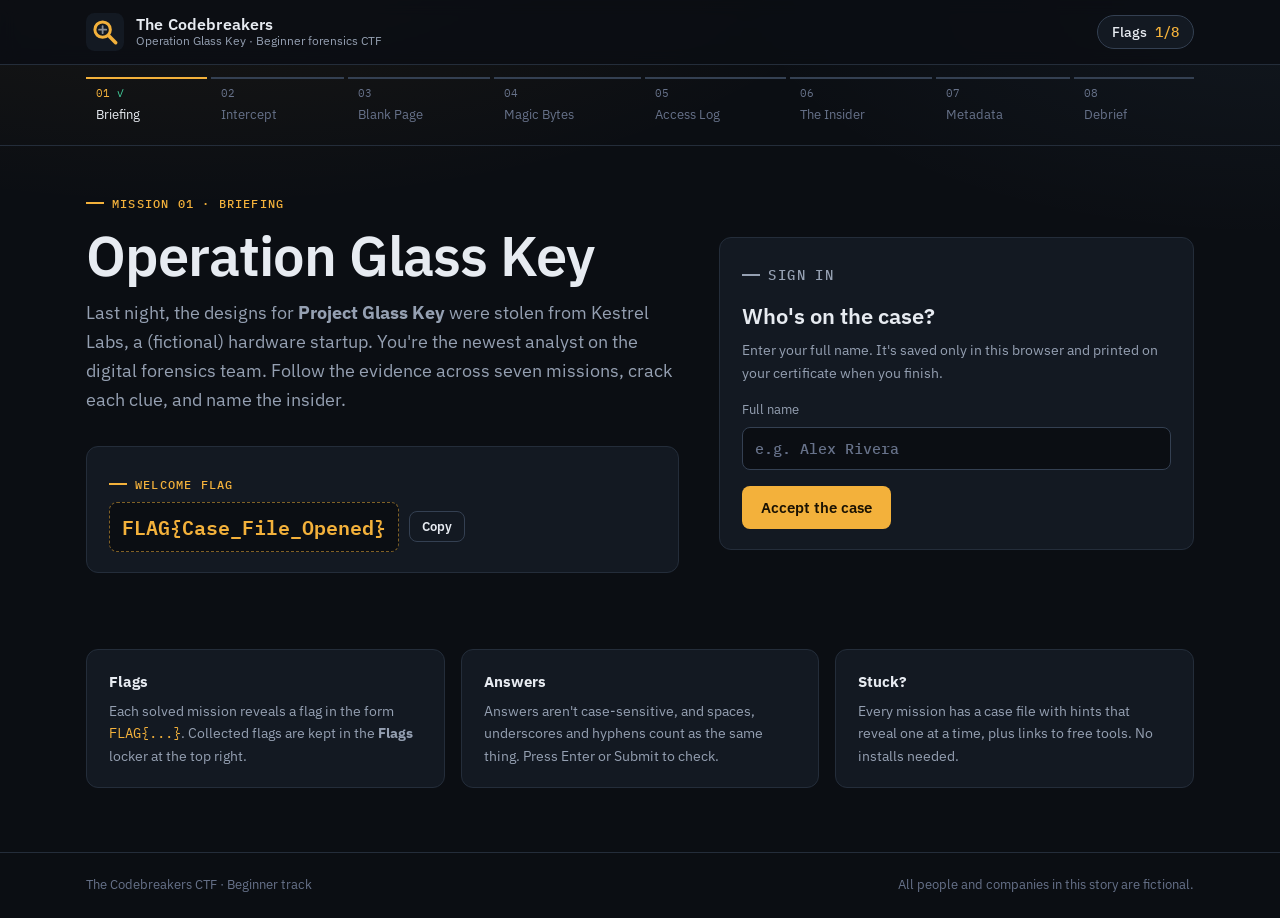
==== index.html @ 0cb79125 "Rebuild CTF as Operation Glass Key forensics game Replace the original pages with a redesigned eight" ====
<!doctype html>
<html lang="en">
<head>
<meta charset="utf-8">
<meta name="viewport" content="width=device-width, initial-scale=1">
<title>The Codebreakers</title>
<meta name="description" content="A beginner-friendly digital forensics CTF.">
<meta name="theme-color" content="#0b0e13">
<link rel="icon" href="assets/mark.svg" type="image/svg+xml">
<link rel="preconnect" href="https://fonts.googleapis.com">
<link rel="preconnect" href="https://fonts.gstatic.com" crossorigin>
<link rel="stylesheet" href="https://fonts.googleapis.com/css2?family=IBM+Plex+Mono:wght@400;500;600&amp;family=IBM+Plex+Sans:wght@400;500;600&amp;display=swap">
<link rel="stylesheet" href="assets/style.css">
<script type="module" src="assets/ctf.js"></script>
</head>
<body data-mission="1" data-flag="FLAG{Case_File_Opened}">
<noscript><div class="noscript">This CTF needs JavaScript enabled to verify answers.</div></noscript>

<header class="topbar">
  <div class="wrap">
    <a class="brand" href="index.html">
      <img src="assets/mark.svg" alt="" width="38" height="38">
      <span class="brand-text">
        <span class="brand-name">The Codebreakers</span>
        <span class="brand-sub">Operation Glass Key · Beginner forensics CTF</span>
      </span>
    </a>
    <div class="locker-wrap">
      <button class="locker-btn" id="locker-btn" type="button" aria-expanded="false" aria-controls="locker">Flags <span data-count>0/8</span></button>
      <div class="locker" id="locker" hidden>
        <h2>Evidence locker</h2>
        <ul class="locker-list" data-locker-list></ul>
      </div>
    </div>
  </div>
</header>
<nav class="stepper" id="stepper" aria-label="Mission progress"></nav>

<main>
  <div class="wrap">
    <section class="hero">
      <div>
        <p class="eyebrow">Mission 01 · Briefing</p>
        <h1>Operation Glass Key</h1>
        <p class="lede">Last night, the designs for <strong>Project Glass Key</strong> were stolen from Kestrel Labs, a (fictional) hardware startup. You're the newest analyst on the digital forensics team. Follow the evidence across seven missions, crack each clue, and name the insider.</p>
        <div class="card section">
          <p class="eyebrow" style="margin-bottom:6px">Welcome flag</p>
          <div class="flag-line" style="margin-bottom:0">
            <code>FLAG{Case_File_Opened}</code>
            <button class="btn btn-ghost btn-sm" type="button" data-copy-text="FLAG{Case_File_Opened}">Copy</button>
          </div>
        </div>
      </div>
      <div class="card qr-card">
        <form class="name-form" data-name-form data-needs-name novalidate>
          <p class="eyebrow">Sign in</p>
          <h2>Who's on the case?</h2>
          <p class="help">Enter your full name. It's saved only in this browser and printed on your certificate when you finish.</p>
          <div class="field">
            <label>Full name<input type="text" name="fullname" autocomplete="name" maxlength="60" spellcheck="false" placeholder="e.g. Alex Rivera"></label>
          </div>
          <div class="form-row">
            <button class="btn btn-primary" type="submit">Accept the case</button>
            <p class="feedback" role="status"></p>
          </div>
        </form>
        <div data-has-name hidden>
          <p class="agent-line">Agent <strong data-agent-name></strong>, your first assignment is ready.</p>
          <img src="assets/qr-mission2.png" alt="QR code linking to Mission 2" width="240" height="240">
          <p>Scan the QR code or use the button.</p>
          <a class="btn btn-primary" href="m2-4f7a1c.html">Start Mission 2 →</a>
          <p><button class="link-btn" type="button" data-change-name>Not you? Change name</button></p>
        </div>
      </div>
    </section>

    <section class="rules" aria-label="How it works">
      <div class="card">
        <h3>Flags</h3>
        <p>Each solved mission reveals a flag in the form <code>FLAG{...}</code>. Collected flags are kept in the <strong>Flags</strong> locker at the top right.</p>
      </div>
      <div class="card">
        <h3>Answers</h3>
        <p>Answers aren't case-sensitive, and spaces, underscores and hyphens count as the same thing. Press Enter or Submit to check.</p>
      </div>
      <div class="card">
        <h3>Stuck?</h3>
        <p>Every mission has a case file with hints that reveal one at a time, plus links to free tools. No installs needed.</p>
      </div>
    </section>
  </div>
</main>

<footer class="footer">
  <div class="wrap">
    <span>The Codebreakers CTF · Beginner track</span>
    <span>All people and companies in this story are fictional.</span>
  </div>
</footer>
</body>
</html>
---- assets/style.css ----
/* The Codebreakers: shared design system */

:root {
  color-scheme: dark;
  --bg: #0b0e13;
  --bg-raise: #10151c;
  --panel: #131922;
  --panel-2: #18202b;
  --line: #242d3a;
  --line-strong: #344052;
  --text: #e7ebf1;
  --muted: #95a0b2;
  --faint: #67728a;
  --accent: #f3b13b;
  --accent-ink: #1a1203;
  --accent-soft: rgba(243, 177, 59, 0.12);
  --ok: #43d39e;
  --ok-soft: rgba(67, 211, 158, 0.12);
  --err: #ff7a7a;
  --err-soft: rgba(255, 122, 122, 0.1);
  --link: #8ac7ff;
  --radius: 12px;
  --radius-sm: 8px;
  --sans: "IBM Plex Sans", system-ui, -apple-system, "Segoe UI", sans-serif;
  --mono: "IBM Plex Mono", ui-monospace, "SFMono-Regular", Menlo, Consolas, monospace;
}

*,
*::before,
*::after {
  box-sizing: border-box;
}

html {
  -webkit-text-size-adjust: 100%;
}

body {
  margin: 0;
  min-height: 100vh;
  background:
    radial-gradient(1200px 500px at 15% -10%, rgba(243, 177, 59, 0.07), transparent 60%),
    radial-gradient(900px 400px at 100% 0%, rgba(138, 199, 255, 0.05), transparent 60%),
    var(--bg);
  color: var(--text);
  font-family: var(--sans);
  font-size: 16px;
  line-height: 1.6;
  display: flex;
  flex-direction: column;
}

a {
  color: var(--link);
  text-underline-offset: 3px;
}

code,
kbd,
pre {
  font-family: var(--mono);
}

:focus-visible {
  outline: 2px solid var(--accent);
  outline-offset: 2px;
}

.wrap {
  width: 100%;
  max-width: 1140px;
  margin: 0 auto;
  padding: 0 16px;
}

/* ---------- Top bar ---------- */

.topbar {
  border-bottom: 1px solid var(--line);
  background: rgba(11, 14, 19, 0.85);
  backdrop-filter: blur(8px);
  position: sticky;
  top: 0;
  z-index: 20;
}

.topbar .wrap {
  display: flex;
  align-items: center;
  justify-content: space-between;
  gap: 16px;
  height: 64px;
}

.brand {
  display: flex;
  align-items: center;
  gap: 12px;
  color: var(--text);
  text-decoration: none;
  min-width: 0;
}

.brand img {
  width: 38px;
  height: 38px;
  flex: none;
}

.brand-text {
  display: flex;
  flex-direction: column;
  line-height: 1.2;
  min-width: 0;
}

.brand-name {
  font-weight: 600;
  letter-spacing: 0.01em;
}

.brand-sub {
  font-size: 12px;
  color: var(--muted);
  white-space: nowrap;
  overflow: hidden;
  text-overflow: ellipsis;
}

.locker-wrap {
  position: relative;
}

.locker-btn {
  display: inline-flex;
  align-items: center;
  gap: 8px;
  font: 500 14px var(--sans);
  color: var(--text);
  background: var(--panel);
  border: 1px solid var(--line-strong);
  border-radius: 999px;
  padding: 7px 14px;
  cursor: pointer;
}

.locker-btn:hover {
  border-color: var(--accent);
}

.locker-btn [data-count] {
  font-family: var(--mono);
  color: var(--accent);
}

.locker {
  position: absolute;
  right: 0;
  top: calc(100% + 10px);
  width: min(360px, calc(100vw - 32px));
  background: var(--panel);
  border: 1px solid var(--line-strong);
  border-radius: var(--radius);
  padding: 16px;
  box-shadow: 0 20px 50px rgba(0, 0, 0, 0.5);
}

.locker h2 {
  font-size: 13px;
  text-transform: uppercase;
  letter-spacing: 0.08em;
  color: var(--muted);
  margin: 0 0 10px;
}

.locker-list {
  list-style: none;
  margin: 0;
  padding: 0;
  display: grid;
  gap: 6px;
}

.locker-list li {
  display: flex;
  flex-direction: column;
  gap: 2px;
  padding: 8px 10px;
  border-radius: var(--radius-sm);
  background: var(--bg-raise);
  border: 1px solid var(--line);
}

.locker-title {
  font-size: 13px;
  color: var(--muted);
}

.locker-list code {
  font-size: 13px;
  color: var(--faint);
  overflow-wrap: anywhere;
}

.locker-list li.is-solved code {
  color: var(--accent);
}

/* ---------- Stepper ---------- */

.stepper {
  border-bottom: 1px solid var(--line);
  overflow-x: auto;
  scrollbar-width: thin;
}

.stepper ol {
  list-style: none;
  display: flex;
  gap: 4px;
  margin: 0 auto;
  padding: 12px 16px;
  max-width: 1140px;
  min-height: 58px;
}

.stepper li {
  flex: 1 0 auto;
}

.stepper li > a,
.stepper li > span {
  display: flex;
  flex-direction: column;
  gap: 2px;
  padding: 6px 10px 8px;
  border-top: 2px solid var(--line-strong);
  color: var(--faint);
  text-decoration: none;
  font-size: 13px;
  white-space: nowrap;
}

.stepper .step-no {
  font-family: var(--mono);
  font-size: 11px;
}

.stepper li.is-solved > * {
  border-top-color: var(--ok);
  color: var(--muted);
}

.stepper li.is-solved .step-no::after {
  content: " ✓";
  color: var(--ok);
}

.stepper li.is-current > * {
  border-top-color: var(--accent);
  color: var(--text);
}

.stepper li.is-current .step-no {
  color: var(--accent);
}

.stepper li > a:hover {
  color: var(--text);
}

/* ---------- Layout ---------- */

main {
  flex: 1;
  padding: 40px 0 64px;
}

.layout {
  display: grid;
  grid-template-columns: minmax(0, 1fr) 320px;
  gap: 32px;
  align-items: start;
}

@media (max-width: 900px) {
  .layout {
    grid-template-columns: minmax(0, 1fr);
  }
  main {
    padding-top: 28px;
  }
}

.eyebrow {
  display: inline-flex;
  align-items: center;
  gap: 8px;
  font: 500 12px var(--mono);
  text-transform: uppercase;
  letter-spacing: 0.1em;
  color: var(--accent);
  margin: 0 0 12px;
}

.eyebrow::before {
  content: "";
  width: 18px;
  height: 2px;
  background: currentColor;
}

h1 {
  font-size: clamp(28px, 4.2vw, 40px);
  line-height: 1.15;
  letter-spacing: -0.015em;
  margin: 0 0 12px;
  font-weight: 600;
}

.lede {
  font-size: 18px;
  color: var(--muted);
  margin: 0 0 32px;
  max-width: 62ch;
}

h2 {
  font-size: 18px;
  font-weight: 600;
  margin: 0 0 12px;
}

.section {
  margin-bottom: 28px;
}

.prose p {
  margin: 0 0 12px;
  max-width: 68ch;
}

.prose p:last-child {
  margin-bottom: 0;
}

.prose strong {
  color: var(--text);
  font-weight: 600;
}

.card {
  background: var(--panel);
  border: 1px solid var(--line);
  border-radius: var(--radius);
  padding: 20px 22px;
}

/* ---------- Evidence blocks ---------- */

.evidence {
  background: var(--bg-raise);
  border: 1px solid var(--line);
  border-radius: var(--radius);
  overflow: hidden;
  margin-bottom: 16px;
}

.evidence-head {
  display: flex;
  align-items: center;
  justify-content: space-between;
  gap: 12px;
  padding: 9px 14px;
  border-bottom: 1px solid var(--line);
  background: var(--panel);
  font: 500 13px var(--mono);
  color: var(--muted);
}

.evidence-head .tag {
  font-size: 11px;
  text-transform: uppercase;
  letter-spacing: 0.08em;
  color: var(--faint);
}

.evidence pre {
  margin: 0;
  padding: 14px 16px;
  font-size: 13.5px;
  line-height: 1.7;
  overflow-x: auto;
  color: #cfd6e1;
}

.evidence pre .hl {
  color: var(--accent);
}

.cipher {
  font: 600 clamp(20px, 4vw, 28px) var(--mono);
  letter-spacing: 0.12em;
  color: var(--accent);
  padding: 26px 16px;
  text-align: center;
  overflow-wrap: anywhere;
}

.table-scroll {
  overflow-x: auto;
}

table.data {
  width: 100%;
  border-collapse: collapse;
  font-size: 14px;
}

table.data th,
table.data td {
  text-align: left;
  padding: 9px 14px;
  border-bottom: 1px solid var(--line);
  white-space: nowrap;
}

table.data th {
  font: 500 12px var(--mono);
  text-transform: uppercase;
  letter-spacing: 0.06em;
  color: var(--faint);
  background: var(--panel);
}

table.data td.mono {
  font-family: var(--mono);
  font-size: 13px;
}

table.data tr:last-child td {
  border-bottom: 0;
}

.statement {
  border-left: 3px solid var(--line-strong);
  padding: 4px 0 4px 14px;
  margin: 0 0 12px;
  color: var(--muted);
}

.statement b {
  color: var(--text);
  font-weight: 600;
}

/* ---------- Answer form ---------- */

.answer {
  background: var(--panel);
  border: 1px solid var(--line-strong);
  border-radius: var(--radius);
  padding: 22px;
}

.answer h2 {
  margin-bottom: 4px;
}

.answer .help {
  color: var(--muted);
  font-size: 14px;
  margin: 0 0 16px;
}

.fields {
  display: grid;
  gap: 12px;
  margin-bottom: 16px;
}

.fields.cols-3 {
  grid-template-columns: repeat(3, minmax(0, 1fr));
}

.fields.cols-2 {
  grid-template-columns: repeat(2, minmax(0, 1fr));
}

@media (max-width: 560px) {
  .fields.cols-3,
  .fields.cols-2 {
    grid-template-columns: minmax(0, 1fr);
  }
}

.field label {
  display: block;
  font-size: 13px;
  color: var(--muted);
}

.field input {
  display: block;
  margin-top: 6px;
}

.field input {
  width: 100%;
  font: 500 15px var(--mono);
  color: var(--text);
  background: var(--bg);
  border: 1px solid var(--line-strong);
  border-radius: var(--radius-sm);
  padding: 11px 12px;
  transition: border-color 0.15s;
}

.field input::placeholder {
  color: var(--faint);
}

.field input:focus {
  outline: none;
  border-color: var(--accent);
  box-shadow: 0 0 0 3px var(--accent-soft);
}

.field input:disabled {
  opacity: 0.6;
}

.form-row {
  display: flex;
  align-items: center;
  gap: 14px;
  flex-wrap: wrap;
}

.btn {
  display: inline-flex;
  align-items: center;
  justify-content: center;
  gap: 8px;
  font: 600 15px var(--sans);
  border-radius: var(--radius-sm);
  padding: 11px 18px;
  cursor: pointer;
  text-decoration: none;
  border: 1px solid transparent;
  transition: transform 0.08s, background 0.15s, border-color 0.15s;
}

.btn:active {
  transform: translateY(1px);
}

.btn-primary {
  background: var(--accent);
  color: var(--accent-ink);
}

.btn-primary:hover {
  background: #ffc35a;
}

.btn-primary:disabled {
  opacity: 0.55;
  cursor: default;
}

.btn-ghost {
  background: transparent;
  color: var(--text);
  border-color: var(--line-strong);
}

.btn-ghost:hover {
  border-color: var(--accent);
}

.btn-sm {
  font-size: 13px;
  padding: 6px 12px;
}

.feedback {
  font-size: 14px;
  min-height: 1.6em;
  margin: 0;
}

.feedback.is-err {
  color: var(--err);
}

.feedback.is-ok {
  color: var(--ok);
}

.answer.is-solved,
form.is-solved {
  border-color: rgba(67, 211, 158, 0.4);
}

.shake {
  animation: shake 0.35s;
}

@keyframes shake {
  20%,
  60% {
    transform: translateX(-5px);
  }
  40%,
  80% {
    transform: translateX(5px);
  }
}

@media (prefers-reduced-motion: reduce) {
  .shake {
    animation: none;
  }
}

/* ---------- Reward ---------- */

.reward {
  margin-top: 20px;
  border: 1px solid rgba(67, 211, 158, 0.45);
  background: linear-gradient(180deg, var(--ok-soft), transparent 70%), var(--panel);
  border-radius: var(--radius);
  padding: 22px;
}

.reward .eyebrow {
  color: var(--ok);
}

.flag-line {
  display: flex;
  align-items: center;
  gap: 10px;
  flex-wrap: wrap;
  margin: 4px 0 14px;
}

.flag-line code {
  font-size: clamp(16px, 2.6vw, 20px);
  font-weight: 600;
  color: var(--accent);
  background: var(--bg);
  border: 1px dashed rgba(243, 177, 59, 0.5);
  border-radius: var(--radius-sm);
  padding: 8px 12px;
  overflow-wrap: anywhere;
}

.reward .note {
  color: var(--muted);
  margin: 0 0 16px;
}

/* ---------- Case file sidebar ---------- */

.casefile {
  display: grid;
  gap: 16px;
  position: sticky;
  top: 88px;
}

@media (max-width: 900px) {
  .casefile {
    position: static;
  }
}

.casefile .card {
  padding: 18px;
}

.casefile h2 {
  font-size: 12px;
  text-transform: uppercase;
  letter-spacing: 0.08em;
  color: var(--muted);
  margin-bottom: 12px;
}

.meta {
  display: grid;
  grid-template-columns: auto 1fr;
  gap: 8px 14px;
  margin: 0;
  font-size: 14px;
}

.meta dt {
  color: var(--faint);
}

.meta dd {
  margin: 0;
}

.chips {
  display: flex;
  flex-wrap: wrap;
  gap: 6px;
}

.chip {
  font: 500 12px var(--mono);
  padding: 3px 8px;
  border-radius: 999px;
  background: var(--panel-2);
  border: 1px solid var(--line);
  color: var(--muted);
}

.chip.beginner {
  color: var(--ok);
  border-color: rgba(67, 211, 158, 0.35);
}

details.hint {
  border-top: 1px solid var(--line);
  padding: 10px 0;
}

details.hint:first-of-type {
  border-top: 0;
  padding-top: 0;
}

details.hint summary {
  cursor: pointer;
  font-size: 14px;
  font-weight: 500;
  list-style: none;
  display: flex;
  justify-content: space-between;
  gap: 8px;
}

details.hint summary::-webkit-details-marker {
  display: none;
}

details.hint summary::after {
  content: "+";
  font-family: var(--mono);
  color: var(--faint);
}

details.hint[open] summary::after {
  content: "−";
}

details.hint p {
  margin: 8px 0 0;
  font-size: 14px;
  color: var(--muted);
}

.tools {
  list-style: none;
  margin: 0;
  padding: 0;
  display: grid;
  gap: 8px;
  font-size: 14px;
}

.tools a {
  text-decoration: none;
}

.tools a:hover {
  text-decoration: underline;
}

.tools span {
  display: block;
  color: var(--faint);
  font-size: 12px;
}

/* ---------- Landing ---------- */

.hero {
  display: grid;
  grid-template-columns: minmax(0, 1.25fr) minmax(0, 1fr);
  gap: 40px;
  align-items: center;
}

@media (max-width: 860px) {
  .hero {
    grid-template-columns: minmax(0, 1fr);
  }
}

.hero h1 {
  font-size: clamp(34px, 6vw, 56px);
}

.qr-card {
  text-align: center;
}

.qr-card img {
  width: min(240px, 100%);
  height: auto;
  border-radius: var(--radius-sm);
  background: #fff;
  padding: 10px;
  display: block;
  margin: 0 auto 14px;
}

.qr-card p {
  color: var(--muted);
  font-size: 14px;
  margin: 0 0 14px;
}

.rules {
  display: grid;
  grid-template-columns: repeat(3, minmax(0, 1fr));
  gap: 16px;
  margin-top: 48px;
}

@media (max-width: 760px) {
  .rules {
    grid-template-columns: minmax(0, 1fr);
  }
}

.rules h3 {
  font-size: 15px;
  margin: 0 0 6px;
}

.rules p {
  margin: 0;
  color: var(--muted);
  font-size: 14px;
}

.rules code {
  color: var(--accent);
}

.download {
  display: flex;
  align-items: center;
  justify-content: space-between;
  gap: 16px;
  flex-wrap: wrap;
  padding: 16px 18px;
}

.download .file {
  display: flex;
  flex-direction: column;
  font-family: var(--mono);
  font-size: 14px;
}

.download .file span {
  color: var(--faint);
  font-size: 12px;
}

.photo-preview {
  display: block;
  width: 100%;
  height: auto;
  border-radius: var(--radius-sm);
  border: 1px solid var(--line);
  margin-bottom: 12px;
}

/* ---------- Footer ---------- */

.footer {
  border-top: 1px solid var(--line);
  padding: 22px 0;
  color: var(--faint);
  font-size: 13px;
}

.footer .wrap {
  display: flex;
  align-items: center;
  justify-content: space-between;
  gap: 16px;
  flex-wrap: wrap;
}


.noscript {
  background: var(--err-soft);
  color: var(--err);
  padding: 10px 16px;
  text-align: center;
  font-size: 14px;
}

/* ---------- Player name & certificate ---------- */

.name-form {
  text-align: left;
}

.name-form h2 {
  font-size: 22px;
  margin-bottom: 6px;
}

.name-form .help {
  color: var(--muted);
  font-size: 14px;
  margin: 0 0 16px;
}

.name-form .field {
  margin-bottom: 16px;
}

.agent-line {
  color: var(--text) !important;
  font-size: 16px !important;
}

.agent-line strong {
  color: var(--accent);
}

.link-btn {
  background: none;
  border: 0;
  padding: 0;
  color: var(--link);
  font: inherit;
  font-size: 13px;
  text-decoration: underline;
  text-underline-offset: 3px;
  cursor: pointer;
}

.certificate {
  margin-top: 32px;
}

.cert-canvas {
  display: block;
  width: 100%;
  height: auto;
  border-radius: var(--radius-sm);
  border: 1px solid var(--line);
  margin-bottom: 16px;
}
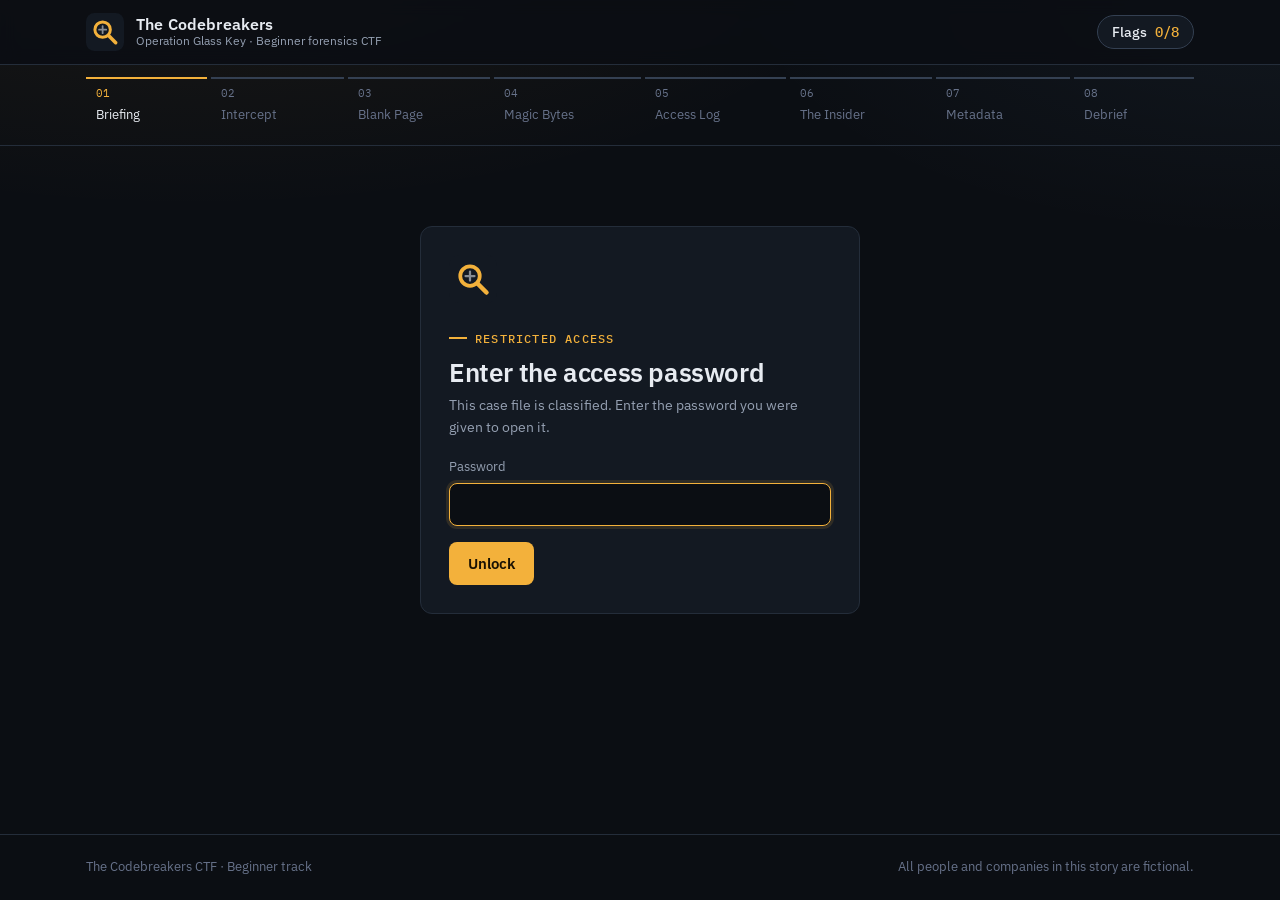
==== commit f32b5cac: "Add password gate to the landing page The briefing, welcome flag and Mission 2 link are now encrypte" ====
--- a/index.html
+++ b/index.html
@@ -13,7 +13,7 @@
 <link rel="stylesheet" href="assets/style.css">
 <script type="module" src="assets/ctf.js"></script>
 </head>
-<body data-mission="1" data-flag="FLAG{Case_File_Opened}">
+<body data-mission="1">
 <noscript><div class="noscript">This CTF needs JavaScript enabled to verify answers.</div></noscript>
 
 <header class="topbar">
@@ -38,6 +38,23 @@
 
 <main>
   <div class="wrap">
+    <section class="gate" id="gate" aria-labelledby="gate-title">
+      <form class="card gate-card" id="gate-form" novalidate>
+        <img src="assets/mark.svg" alt="" width="48" height="48">
+        <p class="eyebrow">Restricted access</p>
+        <h1 id="gate-title">Enter the access password</h1>
+        <p class="help">This case file is classified. Enter the password you were given to open it.</p>
+        <div class="field">
+          <label>Password<input id="gate-password" type="password" autocomplete="current-password" spellcheck="false" autocapitalize="off" required></label>
+        </div>
+        <div class="form-row">
+          <button class="btn btn-primary" type="submit">Unlock</button>
+          <p class="feedback" id="gate-feedback" role="status"></p>
+        </div>
+      </form>
+    </section>
+
+    <div id="briefing" hidden>
     <section class="hero">
       <div>
         <p class="eyebrow">Mission 01 · Briefing</p>
@@ -46,8 +63,8 @@
         <div class="card section">
           <p class="eyebrow" style="margin-bottom:6px">Welcome flag</p>
           <div class="flag-line" style="margin-bottom:0">
-            <code>FLAG{Case_File_Opened}</code>
-            <button class="btn btn-ghost btn-sm" type="button" data-copy-text="FLAG{Case_File_Opened}">Copy</button>
+            <code data-welcome-flag></code>
+            <button class="btn btn-ghost btn-sm" type="button" data-copy-welcome>Copy</button>
           </div>
         </div>
       </div>
@@ -66,9 +83,9 @@
         </form>
         <div data-has-name hidden>
           <p class="agent-line">Agent <strong data-agent-name></strong>, your first assignment is ready.</p>
-          <img src="assets/qr-mission2.png" alt="QR code linking to Mission 2" width="240" height="240">
+          <img data-start-qr alt="QR code linking to Mission 2" width="240" height="240">
           <p>Scan the QR code or use the button.</p>
-          <a class="btn btn-primary" href="m2-4f7a1c.html">Start Mission 2 →</a>
+          <a class="btn btn-primary" data-start href="#">Start Mission 2 →</a>
           <p><button class="link-btn" type="button" data-change-name>Not you? Change name</button></p>
         </div>
       </div>
@@ -88,8 +105,10 @@
         <p>Every mission has a case file with hints that reveal one at a time, plus links to free tools. No installs needed.</p>
       </div>
     </section>
+    </div>
   </div>
 </main>
+<script type="application/json" id="vault">{"v":1,"iter":200000,"raw":true,"salt":"++x/f4wmWkzYKB4Tc1L1Pg==","items":[{"iv":"ZPLKBC8v/oJmFBgA","ct":"io5DZcI6qlEs4zeo4V7Dol6heF/O3RgFUkwd6je08WxFrz/1Hh8Qx124EtDho8FaE1XcAIk9MO1RSrUHR4UscJW7G0UdK11Lh8/8Y7gpBY3JOus/SALxWdDQRxvGe185aoVnti6ZNw=="}]}</script>
 
 <footer class="footer">
   <div class="wrap">
--- a/assets/style.css
+++ b/assets/style.css
@@ -965,3 +965,36 @@
   border: 1px solid var(--line);
   margin-bottom: 16px;
 }
+
+/* ---------- Landing password gate ---------- */
+
+.gate {
+  display: grid;
+  place-items: center;
+  min-height: 52vh;
+}
+
+.gate-card {
+  width: min(440px, 100%);
+  padding: 28px;
+}
+
+.gate-card img {
+  display: block;
+  margin-bottom: 18px;
+}
+
+.gate-card h1 {
+  font-size: 26px;
+  margin-bottom: 6px;
+}
+
+.gate-card .help {
+  color: var(--muted);
+  font-size: 14px;
+  margin: 0 0 18px;
+}
+
+.gate-card .field {
+  margin-bottom: 16px;
+}
